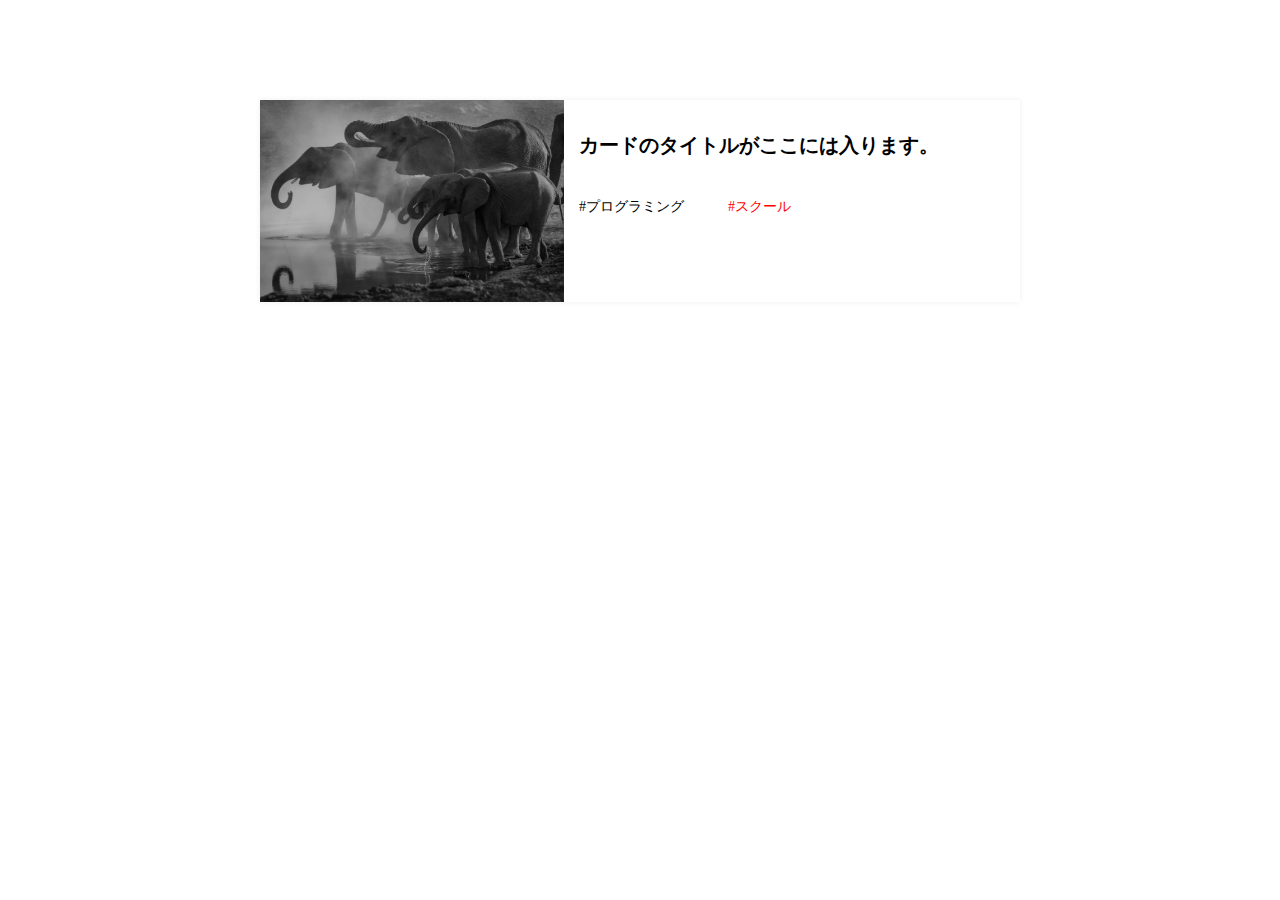
==== index.html @ b0d45169 "first commit" ====
<!DOCTYPE html>
<html lang="en">
<head>
    <meta charset="UTF-8">
    <meta name="viewport" content="width=device-width, initial-scale=1.0">
    <title>COACHTECH</title>
    <link rel="stylesheet" href="css/style.css" />
    <link rel="stylesheet" href="css/reset.css" />
</head>
<body>
    <div class="card">
        <div class="card__img">
            <img src="img/elephant.png" alt="" />
        </div>
        <div class="card__content">
            <h2 class="card__content-ttl">カードのタイトルがここには入ります。</h2>
            <p class="card__content-tag">#プログラミング</p>
            <p class="card__content-tag card__content-tag--red">#スクール</p>
        </div>
    </div>
</body>
</html>
---- css/style.css ----
body {
    width: 760px;
    margin: 100px auto;
}

.card {
    box-shadow: 0 0 6px #eeeeee;
    display: flex;
}

.card__img {
    width: 40%;
}

.card__img img {
    width: 100%;
    vertical-align: top;
}

.card__content {
    padding: 15px;
}

.card__content-ttl {
    font-size: 20px;
    font-weight: bold;
    margin-bottom: 25px;
}

.card__content-tag {
    font-size: 14px;
    display: inline-block;
}

.card__content-tag--red {
    color: red;
    margin-left: 40px;
}
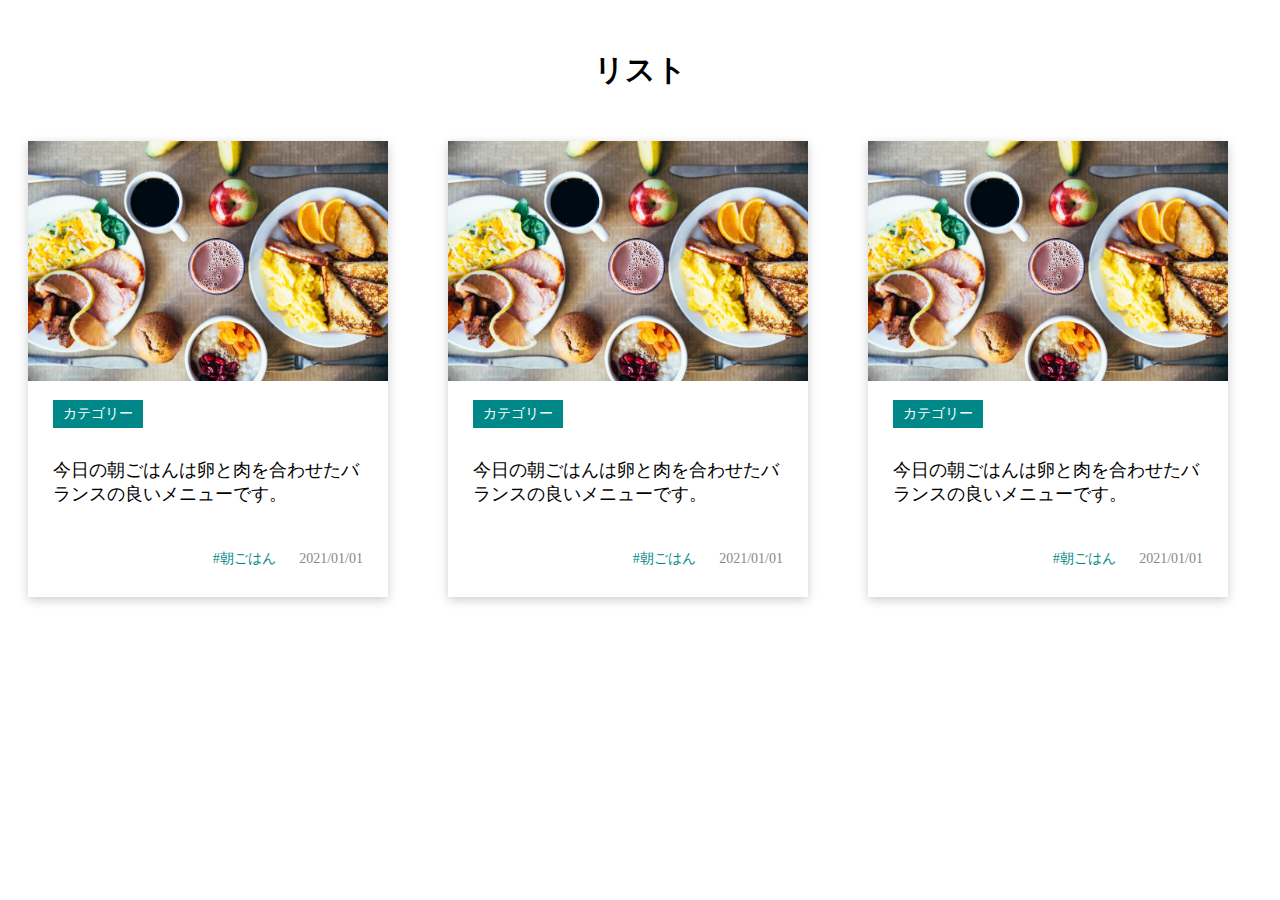
==== commit 4a7f8970: "adding title" ====
--- a/index.html
+++ b/index.html
@@ -1,5 +1,5 @@
 <!DOCTYPE html>
-<html lang="en">
+<html lang="jp">
 <head>
     <meta charset="UTF-8">
     <meta name="viewport" content="width=device-width, initial-scale=1.0">
@@ -8,14 +8,52 @@
     <link rel="stylesheet" href="css/reset.css" />
 </head>
 <body>
-    <div class="card">
-        <div class="card__img">
-            <img src="img/elephant.png" alt="" />
+    <h2 class="list-ttl">リスト</h2>
+    <div class="flex__item wrap">
+        <div class="practice__card">
+            <div class="card__img">
+                <img src="./img/card.jpg" alt="" />
+            </div>
+            <div class="card__content">
+                <div class="card__cat">カテゴリー</div>
+                <h2 class="card__ttl">
+                    今日の朝ごはんは卵と肉を合わせたバランスの良いメニューです。
+                </h2>
+                <div class="tag">
+                    <p class="card__tag">#朝ごはん</p>
+                    <p class="card__date">2021/01/01</p>
+                </div>
+            </div>
         </div>
-        <div class="card__content">
-            <h2 class="card__content-ttl">カードのタイトルがここには入ります。</h2>
-            <p class="card__content-tag">#プログラミング</p>
-            <p class="card__content-tag card__content-tag--red">#スクール</p>
+        <div class="practice__card">
+            <div class="card__img">
+                <img src="./img/card.jpg" alt="" />
+            </div>
+            <div class="card__content">
+                <div class="card__cat">カテゴリー</div>
+                <h2 class="card__ttl">
+                    今日の朝ごはんは卵と肉を合わせたバランスの良いメニューです。
+                </h2>
+                <div class="tag">
+                    <p class="card__tag">#朝ごはん</p>
+                    <p class="card__date">2021/01/01</p>
+                </div>
+            </div>
+        </div>
+        <div class="practice__card">
+            <div class="card__img">
+                <img src="./img/card.jpg" alt="" />
+            </div>
+            <div class="card__content">
+                <div class="card__cat">カテゴリー</div>
+                <h2 class="card__ttl">
+                    今日の朝ごはんは卵と肉を合わせたバランスの良いメニューです。
+                </h2>
+                <div class="tag">
+                    <p class="card__tag">#朝ごはん</p>
+                    <p class="card__date">2021/01/01</p>
+                </div>
+            </div>
         </div>
     </div>
 </body>
--- a/css/style.css
+++ b/css/style.css
@@ -1,38 +1,91 @@
-body {
-    width: 760px;
-    margin: 100px auto;
+.list-ttl {
+    text-align: center;
+    margin: 50px 0;
+    font: bold;
+    font-size: 30px;
 }
 
-.card {
-    box-shadow: 0 0 6px #eeeeee;
+.flex__item {
     display: flex;
+    justify-content: space-between;
+    flex-wrap: wrap;
 }
 
-.card__img {
-    width: 40%;
+
+.wrap {
+    max-width: 1200px;
+    margin: 0 20px;
 }
+
+
+.practice__card {
+    width: 100%;
+    box-shadow: 0px 3px 10px rgba(0, 0, 0, 0.2);
+    margin-bottom: 30px;
+}
+
+
+.practice__card:last-child {
+    margin-bottom: 0;
+}
+
 
 .card__img img {
     width: 100%;
-    vertical-align: top;
 }
 
+
 .card__content {
-    padding: 15px;
+    padding: 15px 25px;
 }
 
-.card__content-ttl {
-    font-size: 20px;
-    font-weight: bold;
-    margin-bottom: 25px;
+
+.card__ttl {
+    font-size: 18px;
+    margin-bottom: 30px;
+    font-weight: 400;
 }
 
-.card__content-tag {
+
+.card__cat {
+    padding: 5px 10px;
+    background: #008888;
+    margin-bottom: 15px;
+    display: inline-block;
+    color: #fff;
     font-size: 14px;
-    display: inline-block;
 }
 
-.card__content-tag--red {
-    color: red;
-    margin-left: 40px;
+
+.tag {
+    font-size: 14px;
+    text-align: right;
+}
+
+
+.card__tag {
+    display: inline-block;
+    color: #008888;
+}
+
+
+.card__date {
+    display: inline-block;
+    margin-left: 20px;
+    color: #888888;
+}
+
+/* レスポンシブ (768px以上)*/
+@media screen and (min-width: 768px) {
+    .practice__card {
+        width: 45%;
+    }
+}
+
+/* レスポンシブ (1000px以上)*/
+@media screen and (min-width: 1000px) {
+    .practice__card {
+        width: 30%;
+        margin-bottom: 0;
+    }
 }